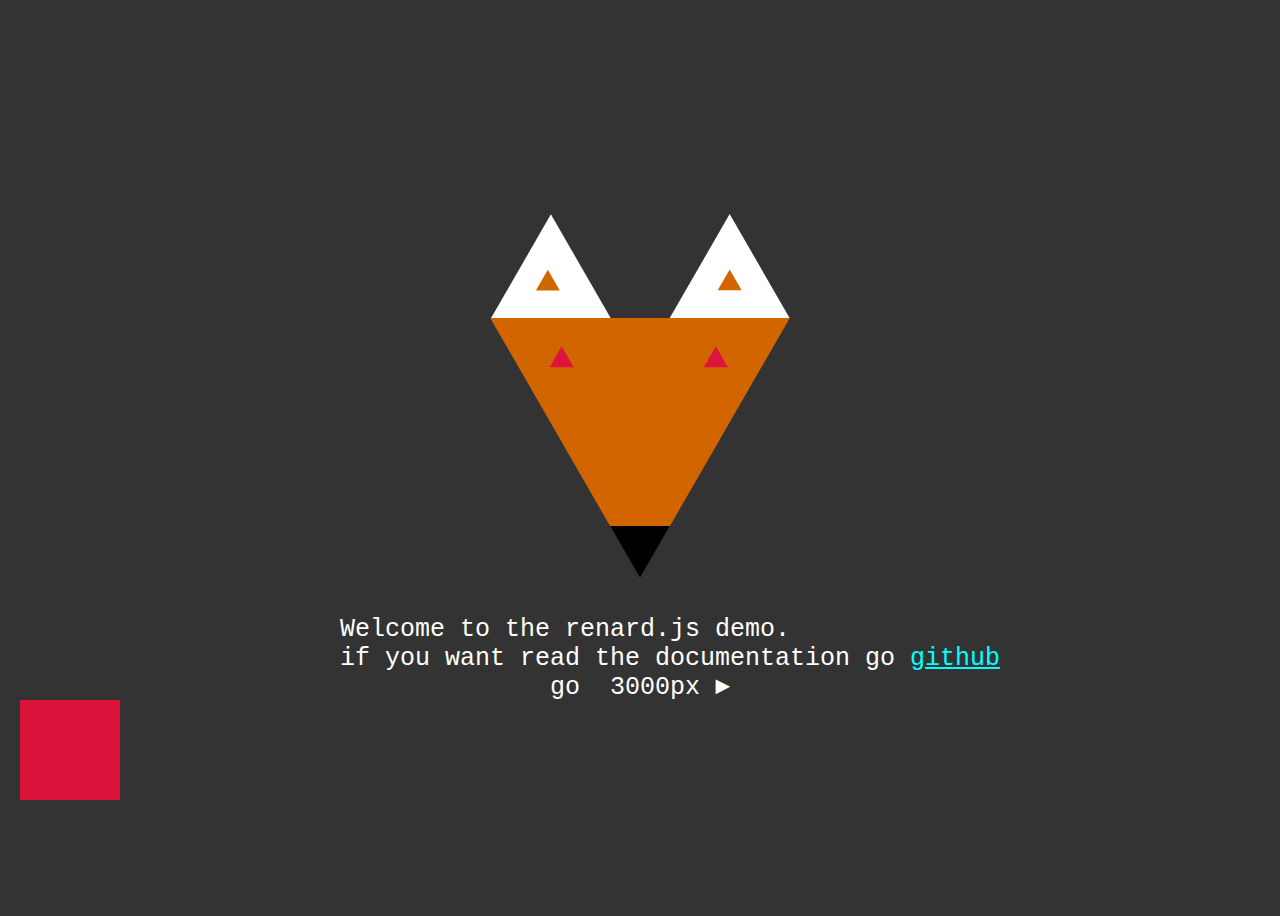
==== index.html @ 04372193 "Update index.html" ====
<!DOCTYPE html>
<html lang="en">
<head>
    <!-- Global site tag (gtag.js) - Google Analytics -->
<script async src="https://www.googletagmanager.com/gtag/js?id=G-8FVBBG6L96"></script>
<script>
  window.dataLayer = window.dataLayer || [];
  function gtag(){dataLayer.push(arguments);}
  gtag('js', new Date());

  gtag('config', 'G-8FVBBG6L96');
</script>
    <meta charset="UTF-8">
    <title>renardjs</title>
    <link rel="stylesheet" href="style.css">
    <link rel="icon" type="image/x-icon" href="./logos/logonobg.png">
    <meta name="description" content="Open source game framework for JavaScript, Renard.js / Renardjs">
    <meta name="author" content="Yefee">
    <meta name="keywords" content="HTML, CSS, JavaScript, Renard, Renardjs, Renard.js, Game, Library, JavaScript game library, js, js game library, framework, js game framework, javascript game framework">
</head>
<body>
<div id="ch"></div>
<div id="hi"><pre>
    <center><img src="logos/logo.svg" alt="" width="300px"></center>
    Welcome to the renard.js demo.
    if you want read the documentation go <a href="https://github.com/yefee8/renardjs">github</a>
<center>go  3000px ►</center>
</pre>
</div>
<div style="
width: 100%;
height: 100%;
display: flex;
justify-content: center;
align-items: center;
font-size: 35px;
font-family: -apple-system;
position: absolute;left:1500px;top: 0;
color:white;
">
end!
</div>
<script src="./script.js">
</script>
<script>
    character = 'ch'; 
    speed = 100 
    jump = true
    jumpPower = 100
    bottom = 100;
    fallSpeed = 250
    chWidth = 100 
    rightLimit = 0 
    leftLimit = 3000 
</script>
</body>
</html>
---- style.css ----
#ch{
background:crimson;
width: 100px;
height: 100px;
position:absolute;left:20px;bottom:100px;
transition: 500ms;
}
div#hi{
    width: 100%;
    height: 100vh;
    display: flex;
    justify-content:center;
    align-items: center;
    color:white;
    margin: auto;
    font-size: 25px;
}
body{
    background:#333333;
}

a{
    color:cyan;
}
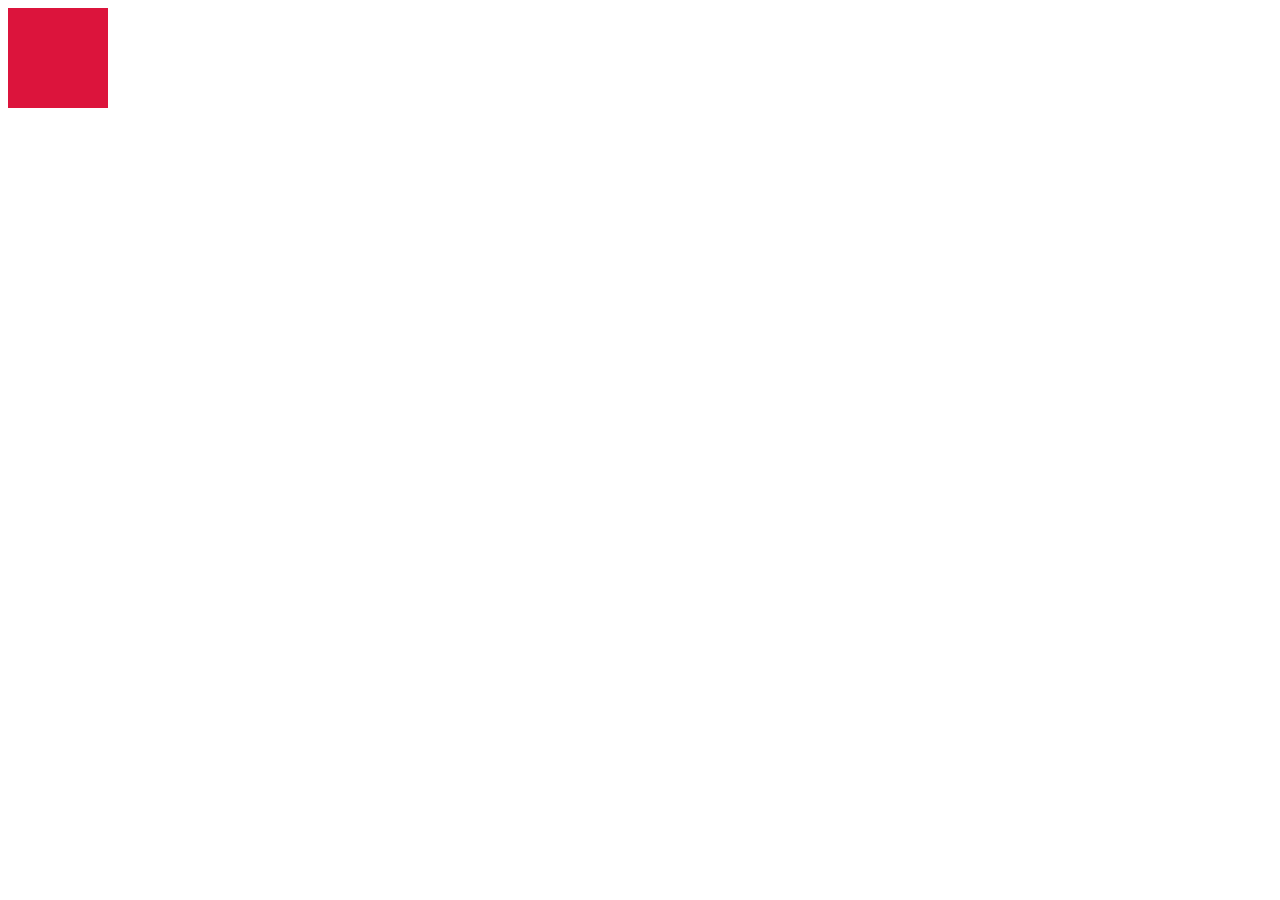
==== commit 2fa0086e: "Renard v2.0 Demo first files 🚀🚀🚀" ====
--- a/index.html
+++ b/index.html
@@ -1,57 +1,14 @@
-<!DOCTYPE html>
-<html lang="en">
+<html>
 <head>
-    <!-- Global site tag (gtag.js) - Google Analytics -->
-<script async src="https://www.googletagmanager.com/gtag/js?id=G-8FVBBG6L96"></script>
-<script>
-  window.dataLayer = window.dataLayer || [];
-  function gtag(){dataLayer.push(arguments);}
-  gtag('js', new Date());
-
-  gtag('config', 'G-8FVBBG6L96');
-</script>
     <meta charset="UTF-8">
-    <title>renardjs</title>
-    <link rel="stylesheet" href="style.css">
-    <link rel="icon" type="image/x-icon" href="./logos/logonobg.png">
-    <meta name="description" content="Open source game framework for JavaScript, Renard.js / Renardjs">
-    <meta name="author" content="Yefee">
-    <meta name="keywords" content="HTML, CSS, JavaScript, Renard, Renardjs, Renard.js, Game, Library, JavaScript game library, js, js game library, framework, js game framework, javascript game framework">
+    <link rel="stylesheet" href="./index.css">
 </head>
 <body>
 <div id="ch"></div>
-<div id="hi"><pre>
-    <center><img src="logos/logo.svg" alt="" width="300px"></center>
-    Welcome to the renard.js demo.
-    if you want read the documentation go <a href="https://github.com/yefee8/renardjs">github</a>
-<center>go  3000px ►</center>
-</pre>
-</div>
-<div style="
-width: 100%;
-height: 100%;
-display: flex;
-justify-content: center;
-align-items: center;
-font-size: 35px;
-font-family: -apple-system;
-position: absolute;left:1500px;top: 0;
-color:white;
-">
-end!
-</div>
-<script src="./script.js">
-</script>
+<div class="c"></div>
+<script src="./main.js"></script>
 <script>
-    character = 'ch'; 
-    speed = 100 
-    jump = true
-    jumpPower = 100
-    bottom = 100;
-    fallSpeed = 250
-    chWidth = 100 
-    rightLimit = 0 
-    leftLimit = 3000 
+    useMoveSys('ch', 100, 100,0, 2 * window.innerWidth);
 </script>
 </body>
-</html>
+</html>--- a/index.css
+++ b/index.css
@@ -0,0 +1,12 @@
+#ch{
+    width: 100px;
+    height: 100px;
+    background: crimson;
+    transition: 500ms;
+}
+.c{
+    position: absolute;left:200%;
+    width: 10px;
+    height: 10px;
+    background: indianred;
+}